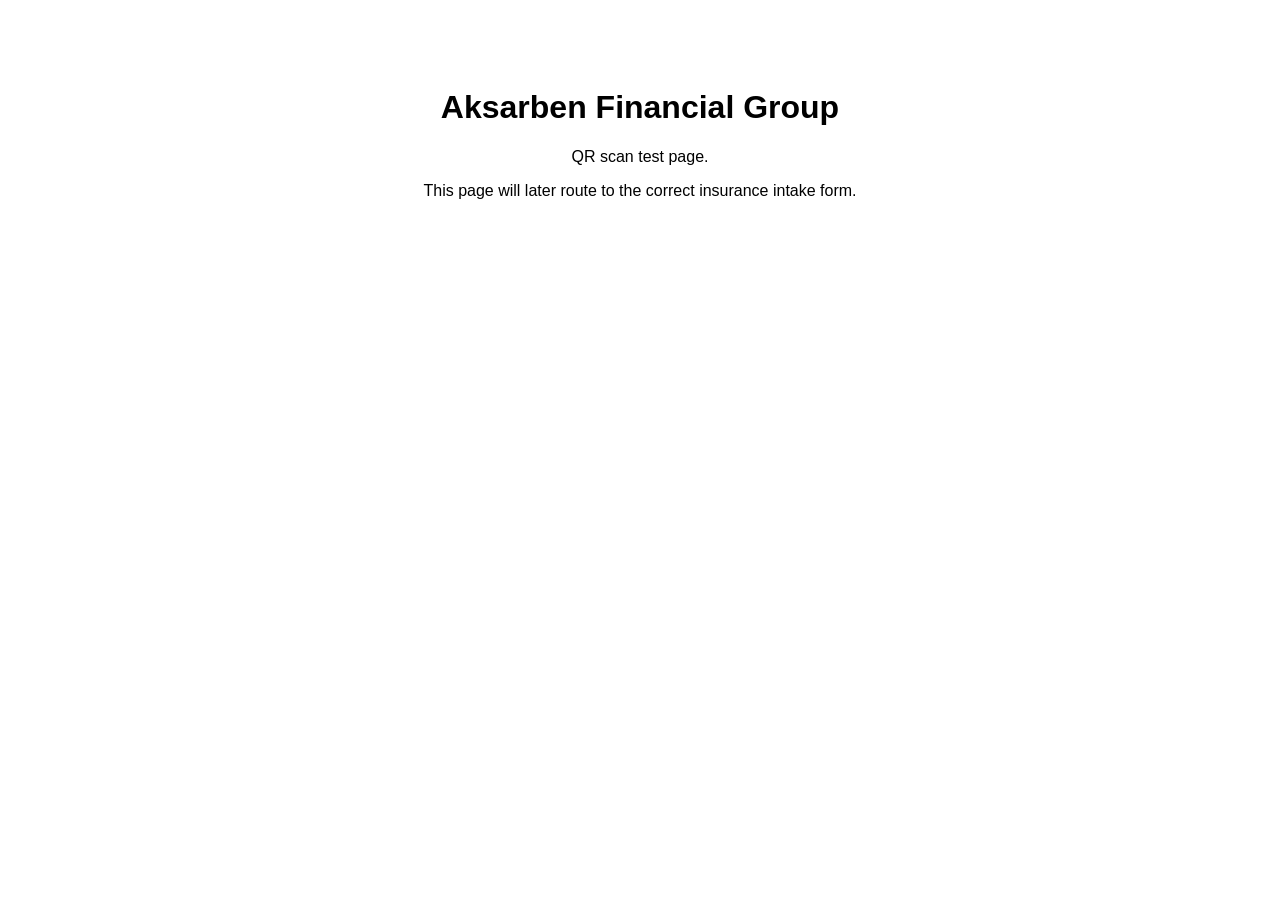
==== cardscan.html @ 0efdc716 "Create cardscan.html" ====
<!doctype html>
<html lang="en">
  <head>
    <meta charset="UTF-8" />
    <meta name="viewport" content="width=device-width, initial-scale=1.0" />
    <title>Aksarben Financial Group</title>
  </head>
  <body
    style="
      font-family: Arial, sans-serif;
      text-align: center;
      padding: 60px 20px;
    "
  >
    <h1>Aksarben Financial Group</h1>
    <p>QR scan test page.</p>
    <p>This page will later route to the correct insurance intake form.</p>
  </body>
</html>
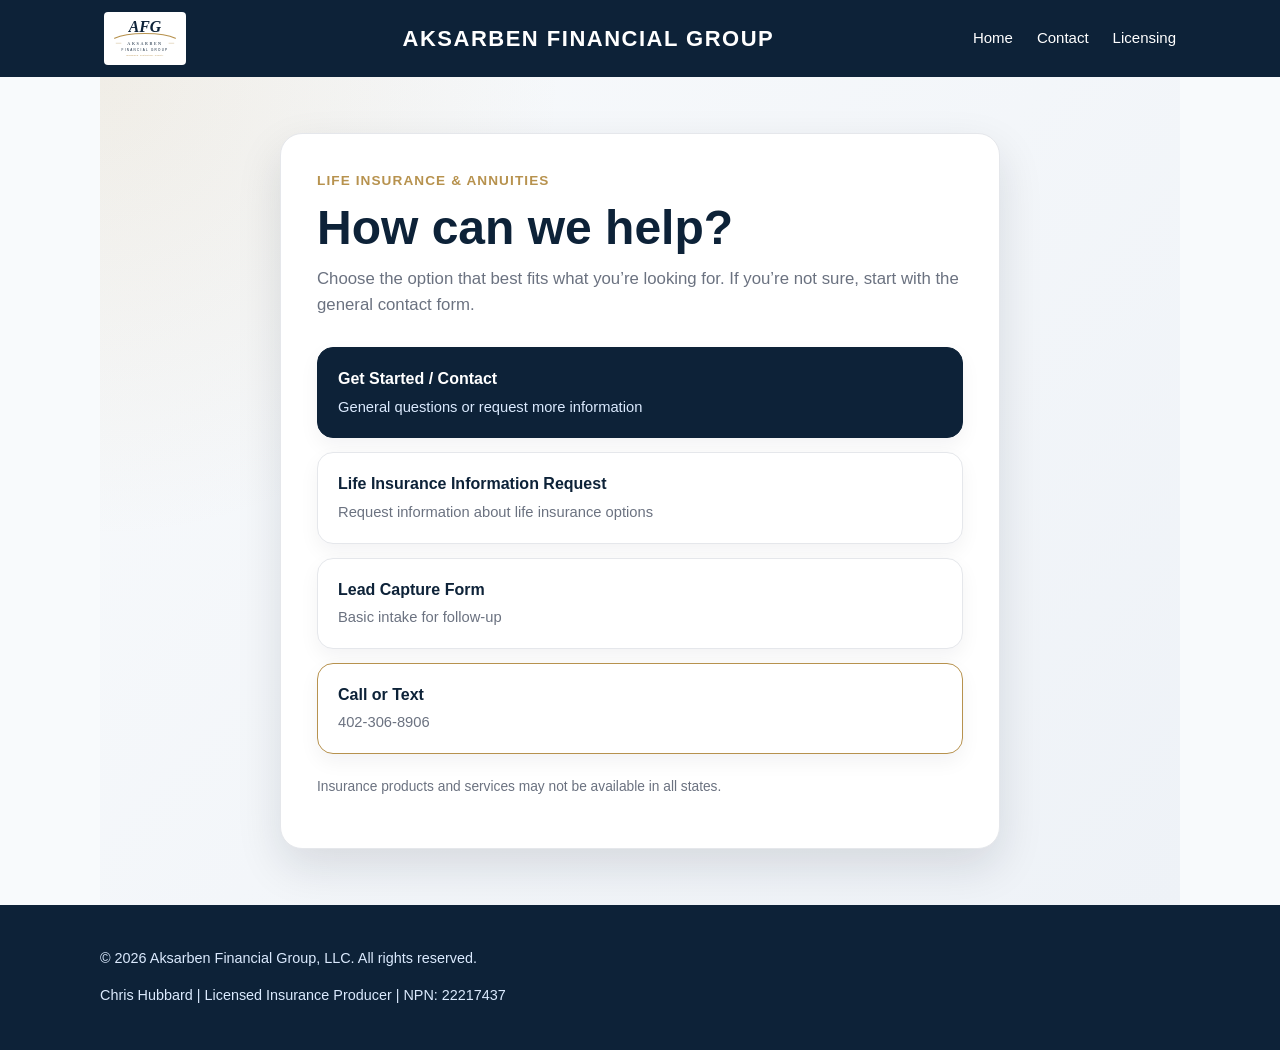
==== commit 5bf45733: "updates" ====
--- a/cardscan.html
+++ b/cardscan.html
@@ -1,19 +1,82 @@
-<!doctype html>
+<!DOCTYPE html>
 <html lang="en">
-  <head>
-    <meta charset="UTF-8" />
-    <meta name="viewport" content="width=device-width, initial-scale=1.0" />
-    <title>Aksarben Financial Group</title>
-  </head>
-  <body
-    style="
-      font-family: Arial, sans-serif;
-      text-align: center;
-      padding: 60px 20px;
-    "
-  >
-    <h1>Aksarben Financial Group</h1>
-    <p>QR scan test page.</p>
-    <p>This page will later route to the correct insurance intake form.</p>
-  </body>
-</html>
+<head>
+  <meta charset="UTF-8" />
+  <meta name="viewport" content="width=device-width, initial-scale=1.0" />
+
+  <meta name="description" content="Connect with Aksarben Financial Group, LLC for life insurance and annuity information." />
+
+  <title>Connect | Aksarben Financial Group, LLC</title>
+<link rel="icon" type="image/svg+xml" href="favicon.svg">
+  <link rel="stylesheet" href="css/styles.css" />
+</head>
+
+<body>
+  <header class="top-bar">
+  <div class="top-bar-inner">
+
+    <a href="index.html" class="logo-link" aria-label="Aksarben Financial Group home">
+      <img src="logo.svg" alt="Aksarben Financial Group logo" class="site-logo">
+    </a>
+
+    <div class="brand">AKSARBEN FINANCIAL GROUP</div>
+
+    <nav class="nav-links" aria-label="Main navigation">
+      <a href="index.html">Home</a>
+      <a href="index.html#contact">Contact</a>
+      <a href="index.html#licensing">Licensing</a>
+    </nav>
+
+  </div>
+</header>
+
+  <main class="scan-page">
+    <section class="scan-card" aria-labelledby="scan-title">
+      <div class="eyebrow">Life Insurance & Annuities</div>
+
+      <h1 id="scan-title">How can we help?</h1>
+
+      <p class="scan-intro">
+        Choose the option that best fits what you’re looking for. If you’re not sure, start with the general contact form.
+      </p>
+
+      <div class="scan-actions">
+        <a class="scan-button scan-button-primary" href="https://forms.cloud.microsoft/r/FBvqbu8382" target="_blank" rel="noopener">
+          Get Started / Contact
+          <span>General questions or request more information</span>
+        </a>
+
+        <a class="scan-button" href="https://forms.cloud.microsoft/r/qTcnYpyQWf" target="_blank" rel="noopener">
+          Life Insurance Information Request
+          <span>Request information about life insurance options</span>
+        </a>
+
+        <a class="scan-button" href="https://forms.cloud.microsoft/r/kkmqrJYsVf" target="_blank" rel="noopener">
+          Lead Capture Form
+          <span>Basic intake for follow-up</span>
+        </a>
+
+        <a class="scan-button scan-button-secondary" href="tel:4023068906">
+          Call or Text
+          <span>402-306-8906</span>
+        </a>
+      </div>
+
+      <p class="scan-note">
+        Insurance products and services may not be available in all states.
+      </p>
+    </section>
+  </main>
+
+  <footer>
+    <div class="footer-inner">
+      <p>
+        © 2026 Aksarben Financial Group, LLC. All rights reserved.
+      </p>
+      <p>
+        Chris Hubbard | Licensed Insurance Producer | NPN: 22217437
+      </p>
+    </div>
+  </footer>
+</body>
+</html>
--- a/css/styles.css
+++ b/css/styles.css
@@ -0,0 +1,405 @@
+:root {
+  --navy: #0D2238;
+  --navy-soft: #143B78;
+  --gold: #B7924E;
+  --text: #1f2937;
+  --muted: #6b7280;
+  --bg: #f8fafc;
+  --white: #ffffff;
+  --border: #e5e7eb;
+}
+
+* {
+  box-sizing: border-box;
+}
+
+body {
+  margin: 0;
+  font-family: Arial, Helvetica, sans-serif;
+  color: var(--text);
+  background: var(--bg);
+  line-height: 1.6;
+}
+
+a {
+  color: var(--navy);
+  text-decoration: none;
+  font-weight: 600;
+}
+
+a:hover {
+  text-decoration: underline;
+}
+
+/* Header / Top Bar */
+
+.top-bar {
+  background: var(--navy);
+  color: var(--white);
+  padding: 12px 0;
+}
+
+.top-bar-inner {
+  max-width: 1120px;
+  margin: 0 auto;
+  padding: 0 24px;
+  display: grid;
+  grid-template-columns: 100px 1fr auto;
+  align-items: center;
+  gap: 24px;
+}
+
+.logo-link {
+  display: flex;
+  align-items: center;
+}
+
+.site-logo {
+  width: 82px;
+  height: auto;
+  display: block;
+  background: var(--white);
+  padding: 4px;
+  border-radius: 4px;
+}
+
+.brand {
+  color: var(--white);
+  font-size: 22px;
+  font-weight: 800;
+  letter-spacing: 1.5px;
+  text-align: center;
+  white-space: nowrap;
+}
+
+.nav-links {
+  display: flex;
+  gap: 24px;
+  align-items: center;
+}
+
+.nav-links a {
+  color: var(--white);
+  text-decoration: none;
+  font-size: 15px;
+  font-weight: 500;
+}
+
+.nav-links a:hover {
+  color: var(--gold);
+  text-decoration: none;
+}
+
+/* Hero */
+
+.hero {
+  background: linear-gradient(135deg, var(--navy), var(--navy-soft));
+  color: var(--white);
+  padding: 72px 24px;
+}
+
+.hero-inner {
+  max-width: 1080px;
+  margin: 0 auto;
+  display: grid;
+  grid-template-columns: 1.5fr 1fr;
+  gap: 48px;
+  align-items: center;
+}
+
+.eyebrow {
+  color: var(--gold);
+  font-weight: 700;
+  letter-spacing: 0.08em;
+  text-transform: uppercase;
+  font-size: 0.85rem;
+  margin-bottom: 10px;
+}
+
+h1 {
+  font-size: clamp(2.1rem, 5vw, 4rem);
+  line-height: 1.08;
+  margin: 0 0 20px;
+}
+
+.hero p {
+  font-size: 1.15rem;
+  max-width: 650px;
+  margin: 0 0 28px;
+  color: #e5eefc;
+}
+
+.button-row {
+  display: flex;
+  gap: 14px;
+  flex-wrap: wrap;
+}
+
+.btn {
+  display: inline-block;
+  padding: 12px 18px;
+  border-radius: 10px;
+  font-weight: 700;
+  text-align: center;
+  border: 2px solid transparent;
+}
+
+.btn-primary {
+  background: var(--gold);
+  color: #111827;
+}
+
+.btn-secondary {
+  border-color: rgba(255, 255, 255, 0.65);
+  color: var(--white);
+}
+
+.hero-card {
+  background: rgba(255, 255, 255, 0.08);
+  border: 1px solid rgba(255, 255, 255, 0.18);
+  border-radius: 18px;
+  padding: 28px;
+  box-shadow: 0 20px 45px rgba(0, 0, 0, 0.18);
+}
+
+.hero-card h2 {
+  margin-top: 0;
+  color: var(--white);
+}
+
+.hero-card ul {
+  padding-left: 20px;
+  margin-bottom: 0;
+}
+
+/* Main Layout */
+
+main {
+  max-width: 1080px;
+  margin: 0 auto;
+  padding: 56px 24px;
+}
+
+.section {
+  margin-bottom: 48px;
+}
+
+.section h2 {
+  color: var(--navy);
+  font-size: 1.8rem;
+  margin-bottom: 14px;
+}
+
+.grid {
+  display: grid;
+  grid-template-columns: repeat(3, 1fr);
+  gap: 18px;
+}
+
+.card {
+  background: var(--white);
+  border: 1px solid var(--border);
+  border-radius: 16px;
+  padding: 24px;
+  box-shadow: 0 8px 24px rgba(15, 23, 42, 0.06);
+}
+
+.card h3 {
+  margin-top: 0;
+  color: var(--navy);
+}
+
+.contact-panel {
+  background: var(--white);
+  border-left: 6px solid var(--gold);
+  border-radius: 16px;
+  padding: 28px;
+  box-shadow: 0 8px 24px rgba(15, 23, 42, 0.06);
+}
+
+.license-box {
+  background: var(--white);
+  border: 1px solid var(--border);
+  border-radius: 16px;
+  padding: 24px;
+  overflow-x: auto;
+}
+
+/* Tables */
+
+table {
+  width: 100%;
+  border-collapse: collapse;
+  font-size: 0.95rem;
+}
+
+th,
+td {
+  text-align: left;
+  border-bottom: 1px solid var(--border);
+  padding: 12px 8px;
+  vertical-align: top;
+}
+
+th {
+  color: var(--navy);
+  font-weight: 800;
+  background: #f9fafb;
+}
+
+/* Disclaimer */
+
+.disclaimer {
+  font-size: 0.86rem;
+  color: var(--muted);
+  background: #f3f4f6;
+  border-radius: 14px;
+  padding: 20px;
+  margin-top: 28px;
+}
+
+/* Footer */
+
+footer {
+  background: var(--navy);
+  color: var(--white);
+  padding: 28px 24px;
+  font-size: 0.9rem;
+}
+
+.footer-inner {
+  max-width: 1080px;
+  margin: 0 auto;
+  color: #dbeafe;
+}
+
+.footer-inner a {
+  color: var(--white);
+}
+
+/* Card Scan / Intake Router Page */
+
+.scan-page {
+  min-height: calc(100vh - 160px);
+  display: flex;
+  align-items: center;
+  justify-content: center;
+  padding: 56px 24px;
+  background:
+    radial-gradient(circle at top left, rgba(183, 146, 78, 0.12), transparent 34%),
+    linear-gradient(135deg, #f8fafc, #eef2f7);
+}
+
+.scan-card {
+  width: 100%;
+  max-width: 720px;
+  background: var(--white);
+  border: 1px solid var(--border);
+  border-radius: 22px;
+  padding: 36px;
+  box-shadow: 0 18px 45px rgba(15, 23, 42, 0.12);
+}
+
+.scan-card h1 {
+  color: var(--navy);
+  font-size: clamp(2rem, 5vw, 3rem);
+  margin: 0 0 12px;
+}
+
+.scan-intro {
+  color: var(--muted);
+  font-size: 1.05rem;
+  margin: 0 0 28px;
+}
+
+.scan-actions {
+  display: grid;
+  gap: 14px;
+}
+
+.scan-button {
+  display: block;
+  padding: 18px 20px;
+  border: 1px solid var(--border);
+  border-radius: 16px;
+  background: var(--white);
+  color: var(--navy);
+  font-weight: 800;
+  text-decoration: none;
+  box-shadow: 0 8px 20px rgba(15, 23, 42, 0.05);
+  transition: transform 0.15s ease, box-shadow 0.15s ease;
+}
+
+.scan-button span {
+  display: block;
+  color: var(--muted);
+  font-size: 0.92rem;
+  font-weight: 500;
+  margin-top: 4px;
+}
+
+.scan-button:hover {
+  text-decoration: none;
+  transform: translateY(-1px);
+  box-shadow: 0 12px 26px rgba(15, 23, 42, 0.09);
+}
+
+.scan-button-primary {
+  background: var(--navy);
+  color: var(--white);
+  border-color: var(--navy);
+}
+
+.scan-button-primary span {
+  color: #dbeafe;
+}
+
+.scan-button-secondary {
+  border-color: var(--gold);
+}
+
+.scan-note {
+  margin-top: 22px;
+  color: var(--muted);
+  font-size: 0.86rem;
+}
+
+/* Responsive */
+
+@media (max-width: 800px) {
+  .top-bar-inner {
+    grid-template-columns: auto 1fr;
+    gap: 14px;
+  }
+
+  .site-logo {
+    width: 72px;
+  }
+
+  .brand {
+    font-size: 17px;
+    text-align: left;
+    white-space: normal;
+  }
+
+  .nav-links {
+    grid-column: 1 / -1;
+    justify-content: center;
+    gap: 20px;
+  }
+
+  .hero-inner,
+  .grid {
+    grid-template-columns: 1fr;
+  }
+
+  .hero {
+    padding: 56px 20px;
+  }
+}
+
+@media (max-width: 640px) {
+  .scan-card {
+    padding: 28px 22px;
+  }
+}
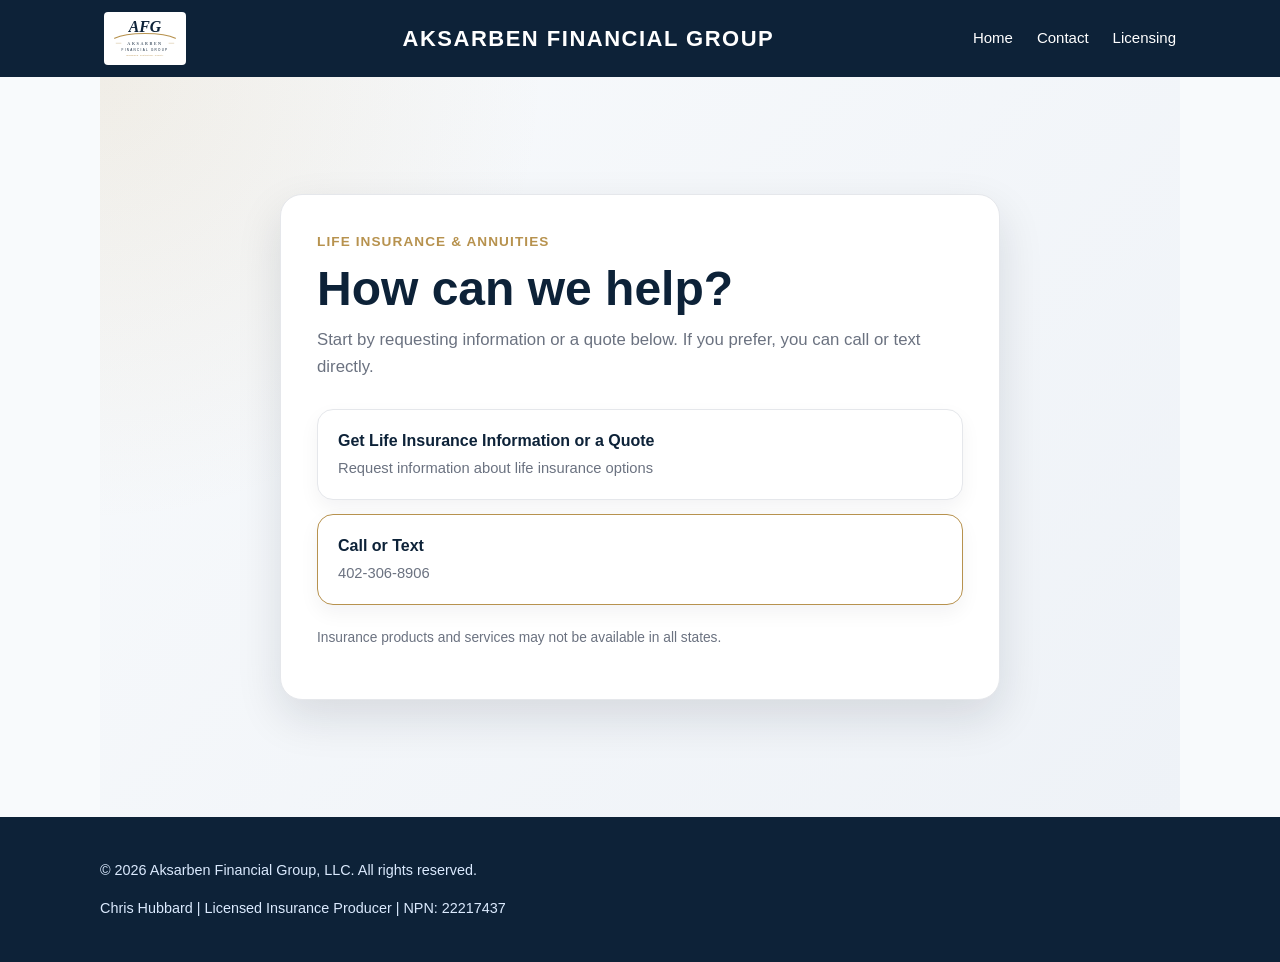
==== commit 9fad97b9: "Update cardscan.html" ====
--- a/cardscan.html
+++ b/cardscan.html
@@ -37,24 +37,28 @@
       <h1 id="scan-title">How can we help?</h1>
 
       <p class="scan-intro">
-        Choose the option that best fits what you’re looking for. If you’re not sure, start with the general contact form.
+        Start by requesting information or a quote below. If you prefer, you can call or text directly.
       </p>
 
       <div class="scan-actions">
+	  <!---
         <a class="scan-button scan-button-primary" href="https://forms.cloud.microsoft/r/FBvqbu8382" target="_blank" rel="noopener">
           Get Started / Contact
           <span>General questions or request more information</span>
         </a>
+		--->
 
         <a class="scan-button" href="https://forms.cloud.microsoft/r/qTcnYpyQWf" target="_blank" rel="noopener">
-          Life Insurance Information Request
+          Get Life Insurance Information or a Quote
           <span>Request information about life insurance options</span>
         </a>
 
+<!---
         <a class="scan-button" href="https://forms.cloud.microsoft/r/kkmqrJYsVf" target="_blank" rel="noopener">
           Lead Capture Form
           <span>Basic intake for follow-up</span>
         </a>
+		--->
 
         <a class="scan-button scan-button-secondary" href="tel:4023068906">
           Call or Text
